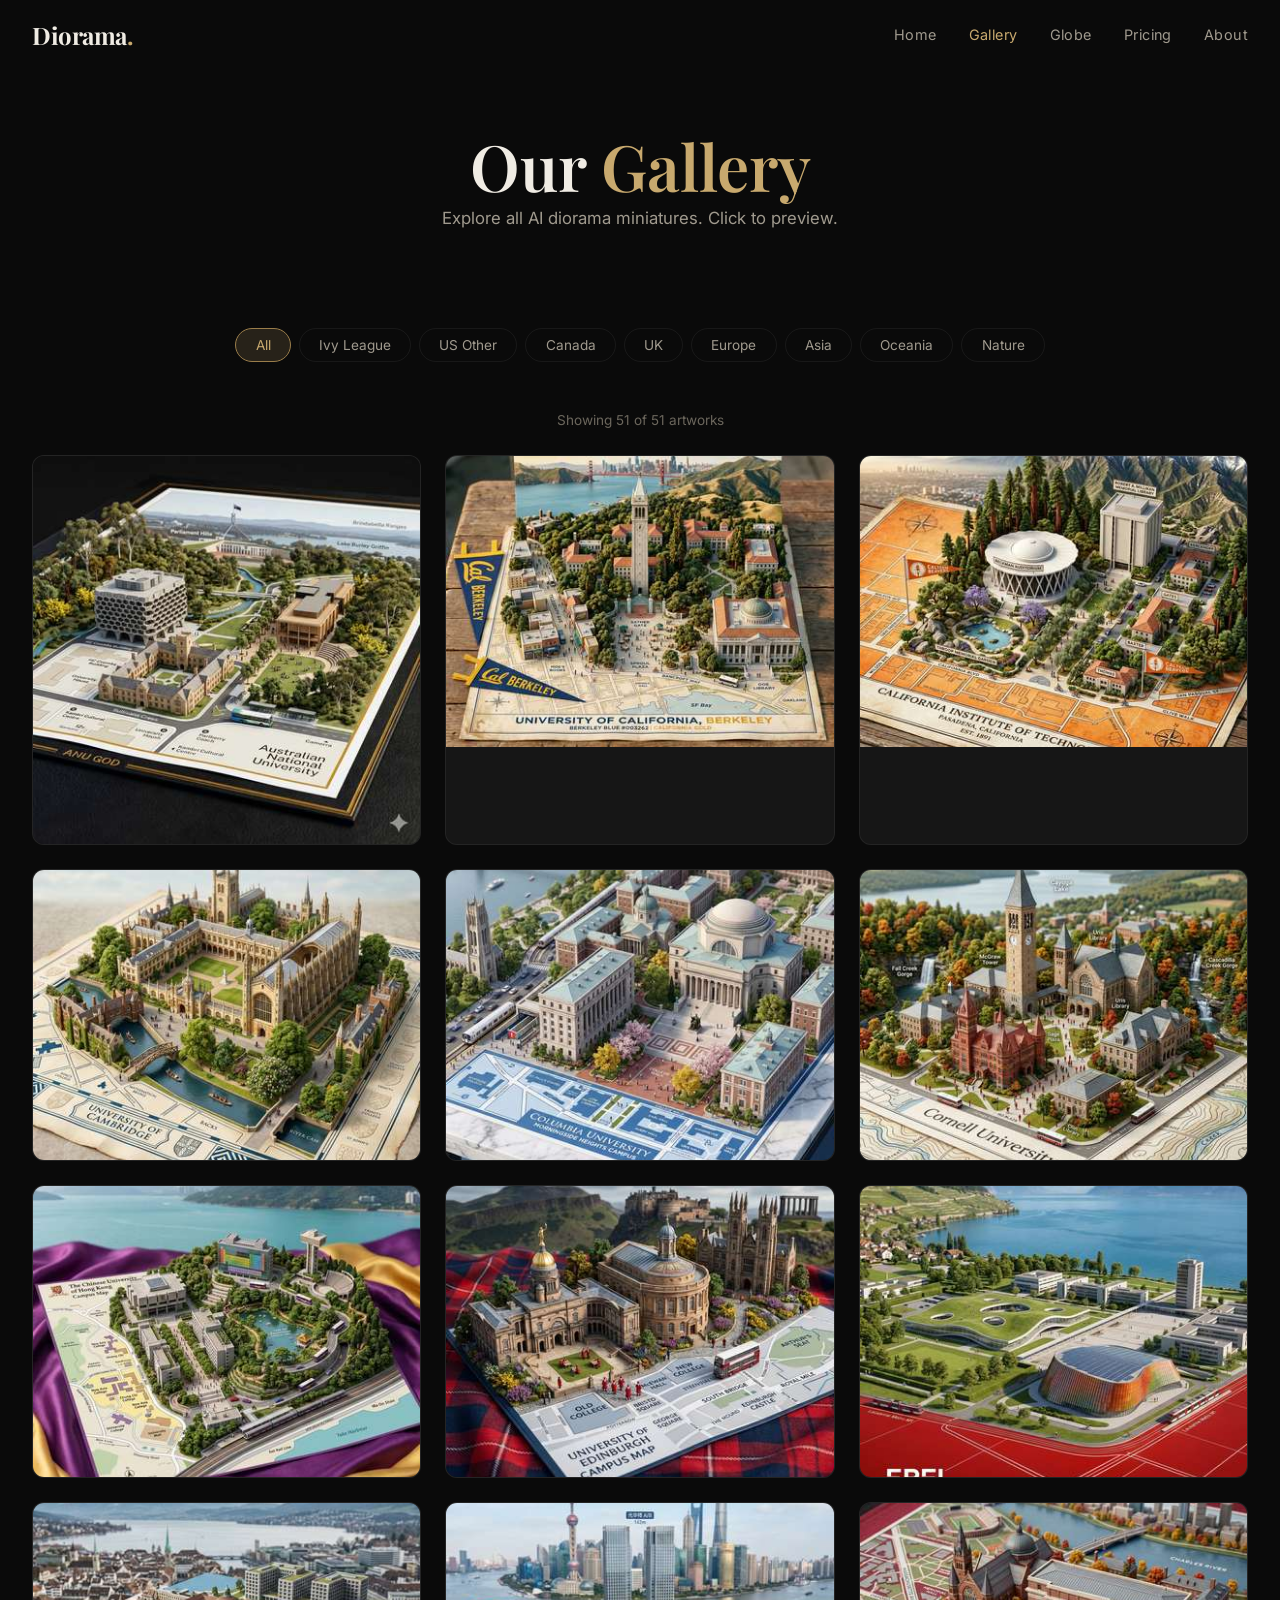
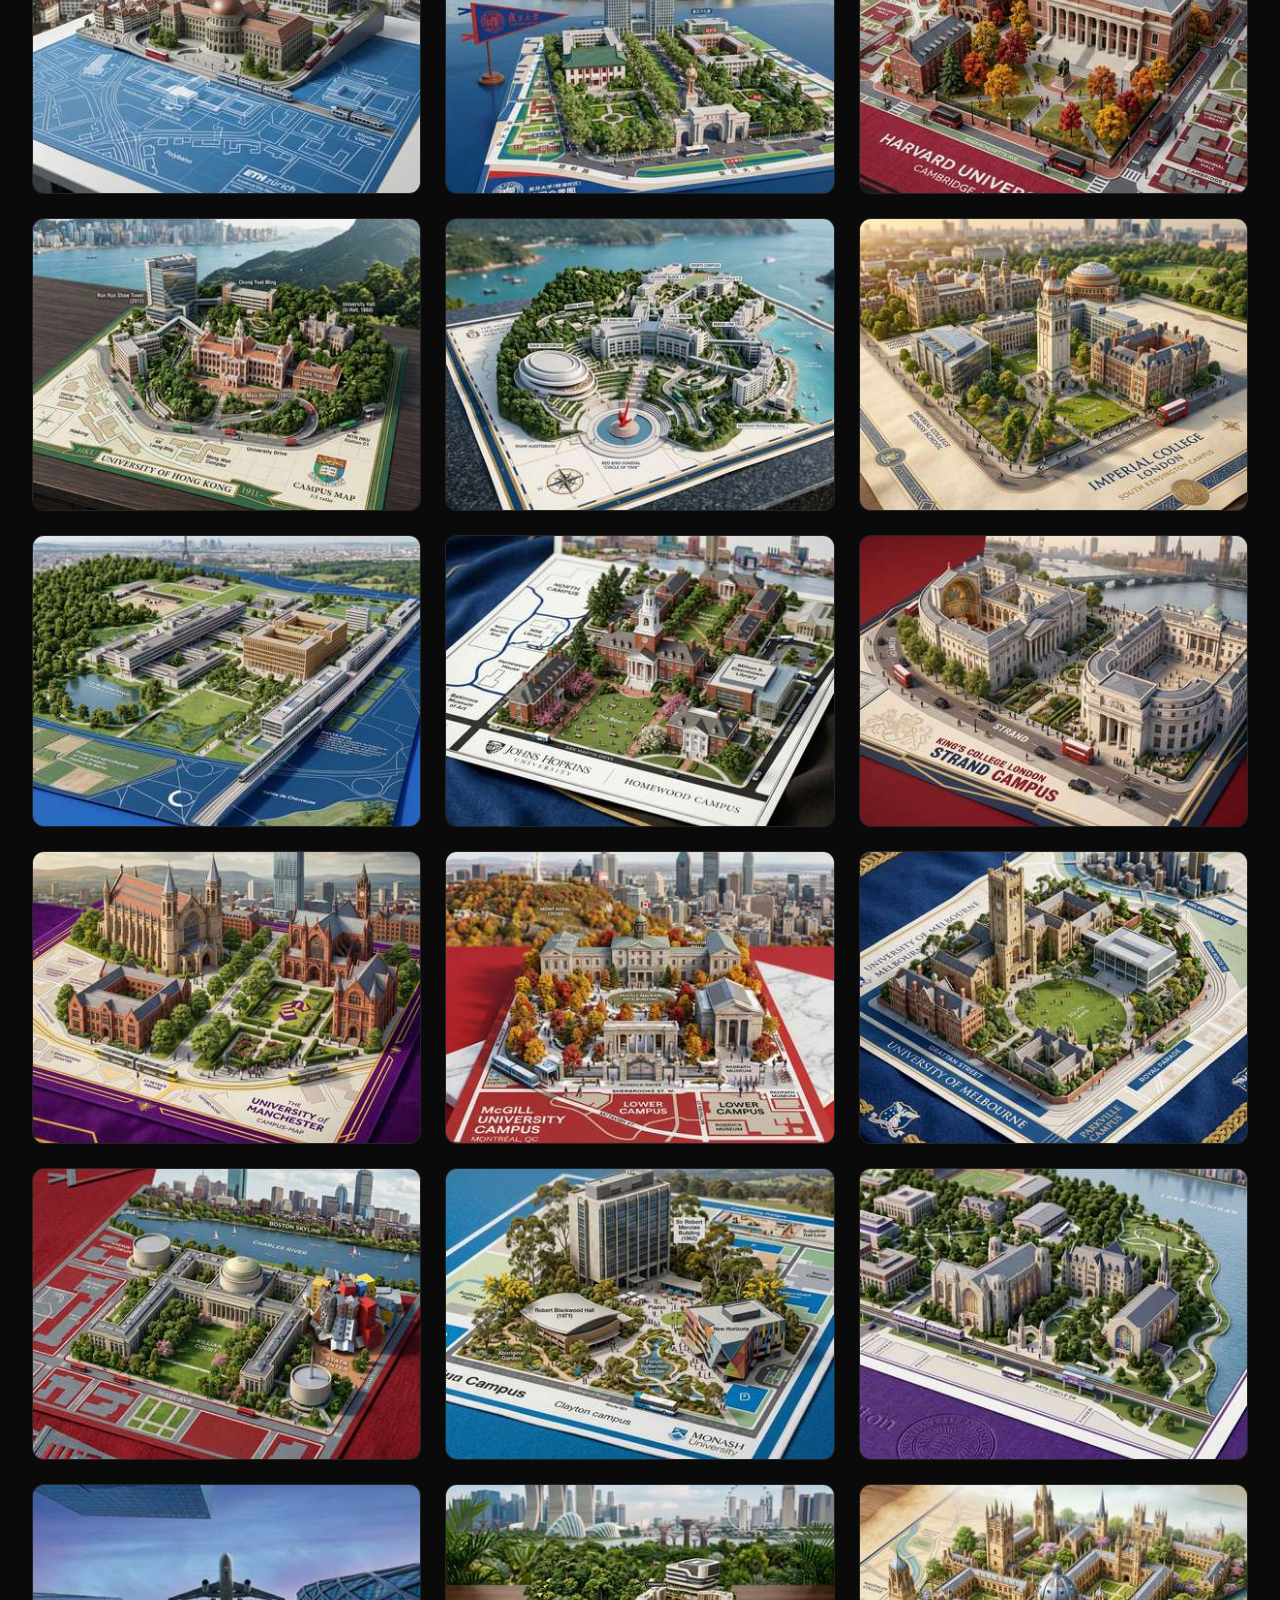
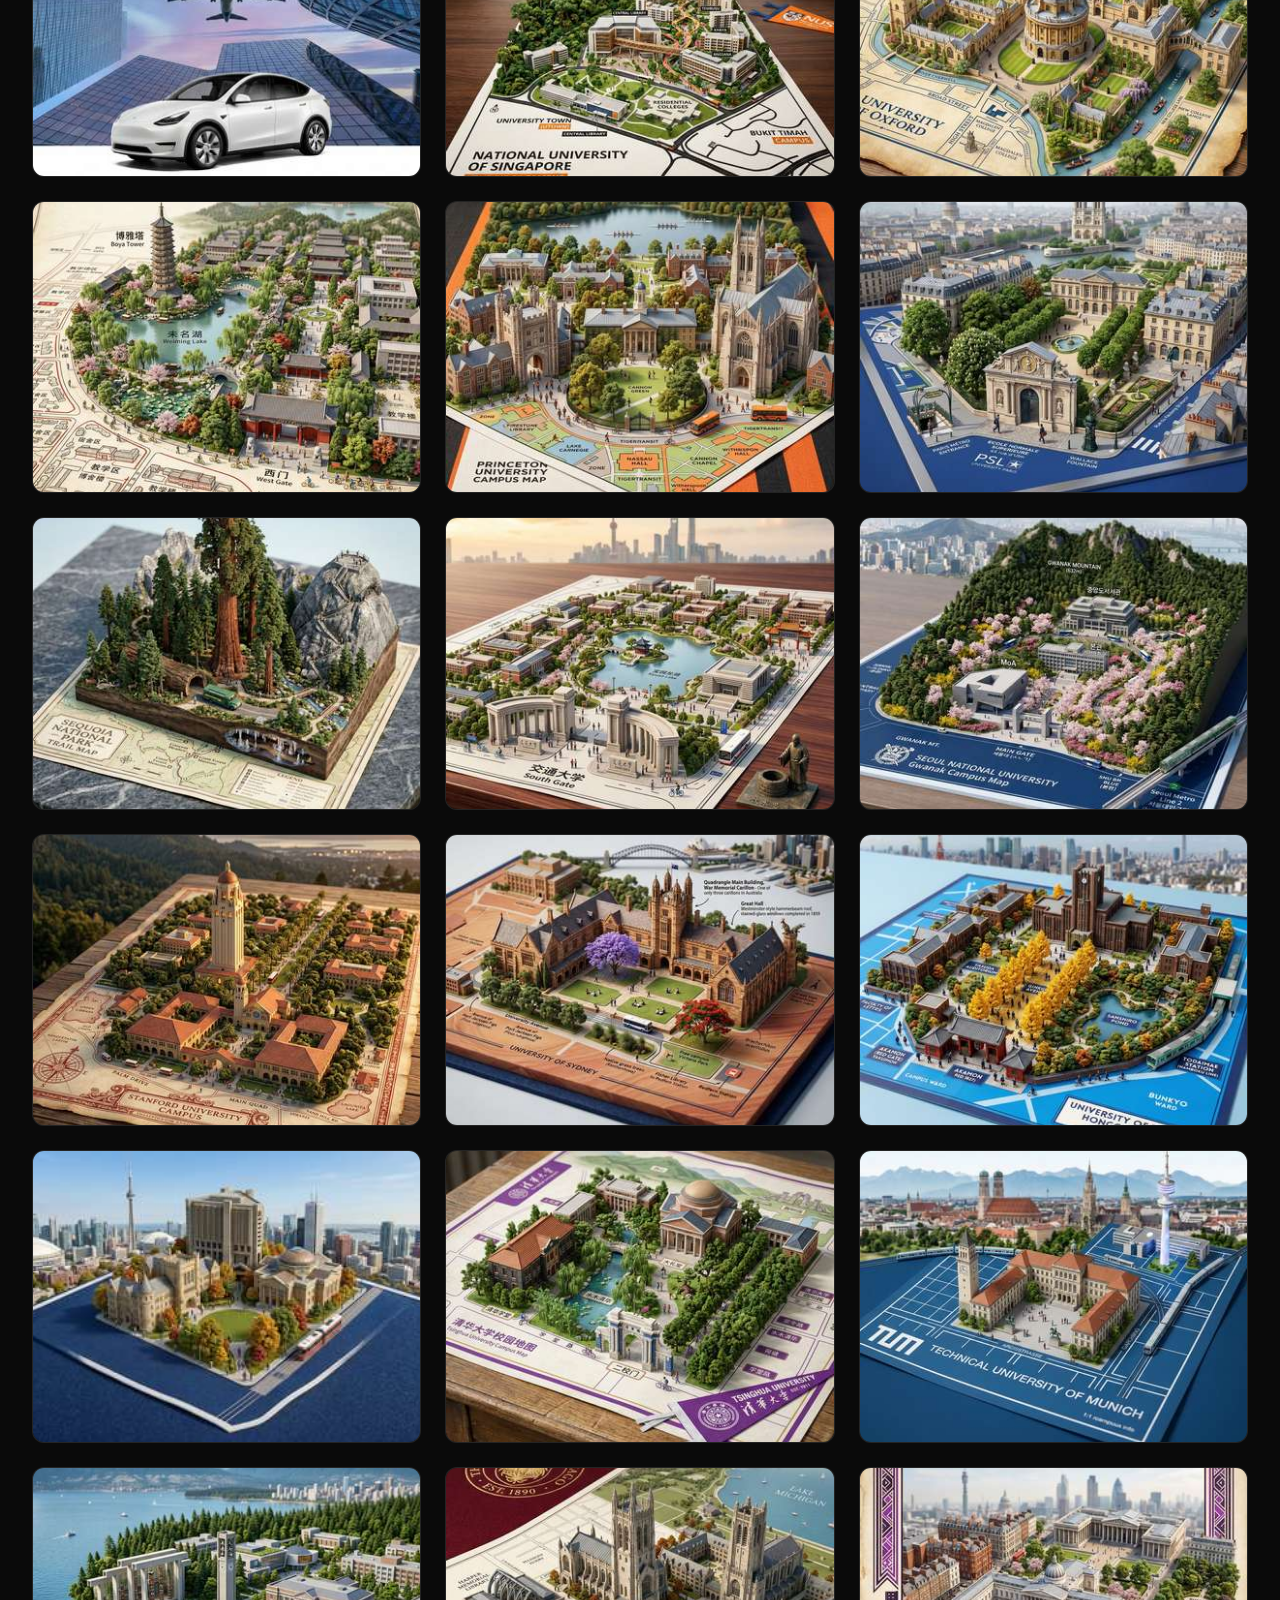
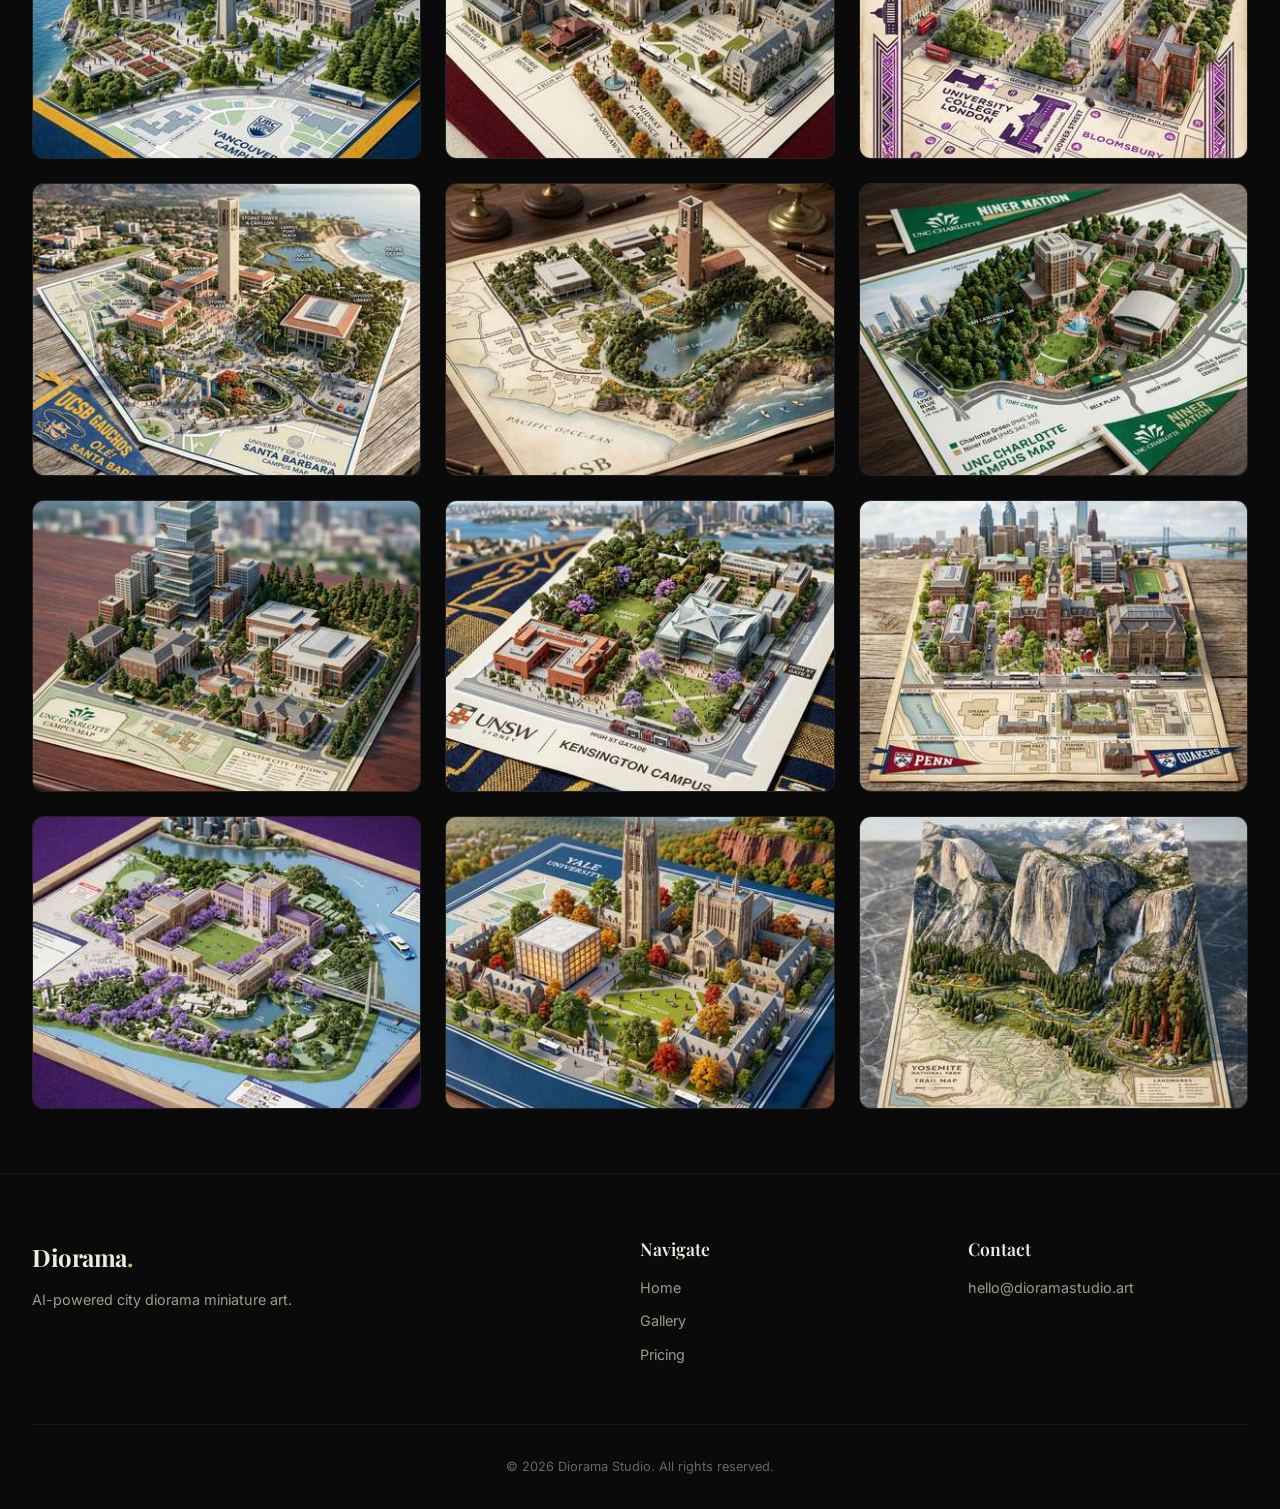
==== gallery.html @ 4597ea73 "Initial release: Diorama Studio website - Landing page with hero, featured works, stats, pricing - D" ====
<!DOCTYPE html>
<html lang="en">
<head>
  <meta charset="UTF-8">
  <meta name="viewport" content="width=device-width, initial-scale=1.0">
  <title>Gallery | Diorama Studio</title>
  <meta name="description" content="Browse our full collection of AI-generated city diorama miniature art.">
  <meta property="og:title" content="Gallery | Diorama Studio">
  <meta property="og:description" content="Browse 50+ AI-generated city diorama miniature artworks.">
  <meta property="og:type" content="website">
  <meta name="twitter:card" content="summary_large_image">
  <link rel="preconnect" href="https://fonts.googleapis.com">
  <link rel="preconnect" href="https://fonts.gstatic.com" crossorigin>
  <link href="https://fonts.googleapis.com/css2?family=Playfair+Display:wght@400;600;700&family=Inter:wght@300;400;500;600&display=swap" rel="stylesheet">
  <link rel="stylesheet" href="assets/css/style.css">
  <style>
    /* Gallery loading & error states */
    .gallery-loading {
      display: flex;
      flex-direction: column;
      align-items: center;
      justify-content: center;
      padding: 4rem 2rem;
      gap: 1rem;
    }
    .gallery-loading .spinner {
      width: 40px;
      height: 40px;
      border: 3px solid var(--border-subtle);
      border-top-color: var(--gold);
      border-radius: 50%;
      animation: spin 0.8s linear infinite;
    }
    .gallery-loading p {
      color: var(--text-secondary);
      font-size: 0.95rem;
    }
    @keyframes spin {
      to { transform: rotate(360deg); }
    }
    .gallery-error {
      text-align: center;
      padding: 4rem 2rem;
      color: var(--text-secondary);
    }
    .gallery-error h3 {
      color: var(--text-primary);
      margin-bottom: 0.5rem;
    }
    .gallery-error button {
      margin-top: 1rem;
    }
    .gallery-count {
      text-align: center;
      color: var(--text-muted);
      font-size: 0.85rem;
      margin-bottom: 1.5rem;
    }
  </style>
</head>
<body>

  <!-- Navigation -->
  <nav class="nav">
    <div class="nav__inner">
      <a href="index.html" class="nav__logo">Diorama<span>.</span></a>
      <ul class="nav__links">
        <li><a href="index.html">Home</a></li>
        <li><a href="gallery.html" class="active">Gallery</a></li>
        <li><a href="globe.html">Globe</a></li>
        <li><a href="index.html#pricing">Pricing</a></li>
        <li><a href="index.html#about">About</a></li>
      </ul>
      <button class="nav__mobile-toggle" aria-label="Menu">&#9776;</button>
    </div>
  </nav>

  <!-- Mobile Menu -->
  <div class="nav__mobile-menu">
    <a href="index.html">Home</a>
    <a href="gallery.html">Gallery</a>
    <a href="globe.html">Globe</a>
    <a href="index.html#pricing">Pricing</a>
    <a href="index.html#about">About</a>
  </div>

  <!-- Gallery Hero -->
  <section class="gallery-hero">
    <div class="container">
      <h1 class="reveal">Our <span class="gold-text">Gallery</span></h1>
      <p class="section-subtitle reveal">Explore all AI diorama miniatures. Click to preview.</p>
    </div>
  </section>

  <!-- Filters -->
  <section class="container">
    <div class="gallery-filters reveal" id="gallery-filters">
      <!-- Filter buttons will be generated by JS -->
    </div>

    <div class="gallery-count" id="gallery-count"></div>

    <!-- Gallery Grid -->
    <div class="gallery-grid" id="gallery-grid">
      <!-- Loading state -->
      <div class="gallery-loading" id="gallery-loading" style="grid-column: 1 / -1;">
        <div class="spinner"></div>
        <p>Loading artworks...</p>
      </div>
    </div>
  </section>

  <!-- Lightbox -->
  <div class="lightbox" id="lightbox">
    <div class="lightbox__content">
      <button class="lightbox__close" aria-label="Close">&times;</button>
      <button class="lightbox__nav lightbox__nav--prev" aria-label="Previous">&#8592;</button>
      <img class="lightbox__img" src="" alt="">
      <button class="lightbox__nav lightbox__nav--next" aria-label="Next">&#8594;</button>
      <div class="lightbox__info">
        <h3 class="lightbox__title"></h3>
        <p class="lightbox__desc"></p>
        <a href="#" class="btn btn--primary lightbox__buy">View Details</a>
      </div>
    </div>
  </div>

  <!-- Footer -->
  <footer class="footer">
    <div class="container">
      <div class="footer__grid">
        <div class="footer__brand">
          <div class="nav__logo">Diorama<span>.</span></div>
          <p>AI-powered city diorama miniature art.</p>
        </div>
        <div>
          <h4>Navigate</h4>
          <ul class="footer__links">
            <li><a href="index.html">Home</a></li>
            <li><a href="gallery.html">Gallery</a></li>
            <li><a href="index.html#pricing">Pricing</a></li>
          </ul>
        </div>
        <div>
          <h4>Contact</h4>
          <ul class="footer__links">
            <li><a href="mailto:hello@dioramastudio.art">hello@dioramastudio.art</a></li>
          </ul>
        </div>
      </div>
      <div class="footer__bottom">
        &copy; 2026 Diorama Studio. All rights reserved.
      </div>
    </div>
  </footer>

  <script src="assets/js/main.js"></script>
  <script>
    /* ============================================
       GALLERY - Dynamic product loading
       ============================================ */
    (function () {
      const grid = document.getElementById('gallery-grid');
      const filtersContainer = document.getElementById('gallery-filters');
      const loadingEl = document.getElementById('gallery-loading');
      const countEl = document.getElementById('gallery-count');

      // Region mapping: globe-points region -> filter key & label
      const REGION_CONFIG = {
        ivy:       { filter: 'ivy',     label: 'Ivy League' },
        'us-east': { filter: 'us',      label: 'US Other' },
        'us-west': { filter: 'us',      label: 'US Other' },
        'us-other':{ filter: 'us',      label: 'US Other' },
        canada:    { filter: 'canada',  label: 'Canada' },
        uk:        { filter: 'uk',      label: 'UK' },
        europe:    { filter: 'europe',  label: 'Europe' },
        'asia-east':{ filter: 'asia',   label: 'Asia' },
        'asia-se': { filter: 'asia',    label: 'Asia' },
        oceania:   { filter: 'oceania', label: 'Oceania' },
        nature:    { filter: 'nature',  label: 'Nature' }
      };

      // Desired filter display order
      const FILTER_ORDER = ['all', 'ivy', 'us', 'canada', 'uk', 'europe', 'asia', 'oceania', 'nature'];
      const FILTER_LABELS = {
        all: 'All',
        ivy: 'Ivy League',
        us: 'US Other',
        canada: 'Canada',
        uk: 'UK',
        europe: 'Europe',
        asia: 'Asia',
        oceania: 'Oceania',
        nature: 'Nature'
      };

      async function loadGallery() {
        try {
          // Fetch both data sources in parallel
          const [productsRes, globeRes] = await Promise.all([
            fetch('data/products.json'),
            fetch('data/globe-points.json')
          ]);

          if (!productsRes.ok) throw new Error('Failed to load products');

          const productsData = await productsRes.json();
          const products = productsData.products;

          // Build region lookup from globe-points (best-effort)
          let regionMap = {};
          if (globeRes.ok) {
            const globeData = await globeRes.json();
            globeData.points.forEach(function (pt) {
              regionMap[pt.id] = pt.region;
            });
          }

          // Assign a filter category to each product
          products.forEach(function (p) {
            var globeRegion = regionMap[p.id];
            if (globeRegion && REGION_CONFIG[globeRegion]) {
              p._filter = REGION_CONFIG[globeRegion].filter;
              p._tag = REGION_CONFIG[globeRegion].label;
            } else if (p.category === 'nature') {
              p._filter = 'nature';
              p._tag = 'Nature';
            } else {
              // Fallback: try to match by base id (for v2 variants)
              var baseId = p.id.replace(/-v2$/, '');
              var baseRegion = regionMap[baseId];
              if (baseRegion && REGION_CONFIG[baseRegion]) {
                p._filter = REGION_CONFIG[baseRegion].filter;
                p._tag = REGION_CONFIG[baseRegion].label;
              } else {
                p._filter = 'university';
                p._tag = 'University';
              }
            }
          });

          // Determine which filters are actually present
          var activeFilters = new Set();
          products.forEach(function (p) {
            activeFilters.add(p._filter);
          });

          // Build filter buttons
          buildFilters(activeFilters);

          // Remove loading state
          if (loadingEl) loadingEl.remove();

          // Render cards
          renderCards(products);

          // Update count
          updateCount(products.length, products.length);

          // Re-init scroll reveal for new cards
          initScrollRevealForNewCards();

          // Re-init gallery filters (from main.js won't work since cards didn't exist)
          initDynamicFilters(products);

        } catch (err) {
          console.error('Gallery load error:', err);
          showError();
        }
      }

      function buildFilters(activeFilters) {
        filtersContainer.innerHTML = '';
        FILTER_ORDER.forEach(function (key) {
          if (key !== 'all' && !activeFilters.has(key)) return;
          var btn = document.createElement('button');
          btn.className = 'filter-btn' + (key === 'all' ? ' active' : '');
          btn.dataset.filter = key;
          btn.textContent = FILTER_LABELS[key] || key;
          filtersContainer.appendChild(btn);
        });
      }

      function renderCards(products) {
        products.forEach(function (product) {
          var card = document.createElement('div');
          card.className = 'card reveal';
          card.dataset.category = product._filter;
          card.dataset.href = 'product.html?id=' + product.id;

          var img = document.createElement('img');
          img.className = 'card__image';
          img.src = product.thumbnail;
          img.alt = product.name_en + ' Diorama';
          img.loading = 'lazy';
          // Use preview image as data attribute for lightbox
          img.dataset.preview = product.preview;

          var overlay = document.createElement('div');
          overlay.className = 'card__overlay';

          var tag = document.createElement('span');
          tag.className = 'card__tag';
          tag.textContent = product._tag;

          var title = document.createElement('h3');
          title.className = 'card__title';
          title.textContent = product.name_en;

          overlay.appendChild(tag);
          overlay.appendChild(title);
          card.appendChild(img);
          card.appendChild(overlay);
          grid.appendChild(card);
        });
      }

      function updateCount(visible, total) {
        if (countEl) {
          countEl.textContent = 'Showing ' + visible + ' of ' + total + ' artworks';
        }
      }

      function initDynamicFilters(products) {
        var filterBtns = document.querySelectorAll('.filter-btn');
        var cards = document.querySelectorAll('.gallery-grid .card');
        var totalCount = products.length;

        filterBtns.forEach(function (btn) {
          btn.addEventListener('click', function () {
            var filter = btn.dataset.filter;

            filterBtns.forEach(function (b) { b.classList.remove('active'); });
            btn.classList.add('active');

            var visibleCount = 0;
            cards.forEach(function (card) {
              var category = card.dataset.category;
              var show = filter === 'all' || category === filter;
              card.style.display = show ? '' : 'none';
              if (show) visibleCount++;
            });

            updateCount(visibleCount, totalCount);
          });
        });
      }

      function initScrollRevealForNewCards() {
        var elements = document.querySelectorAll('.gallery-grid .card.reveal');
        if (!elements.length) return;

        var observer = new IntersectionObserver(
          function (entries) {
            entries.forEach(function (entry) {
              if (entry.isIntersecting) {
                entry.target.classList.add('visible');
                observer.unobserve(entry.target);
              }
            });
          },
          { threshold: 0.1, rootMargin: '0px 0px -50px 0px' }
        );

        elements.forEach(function (el) { observer.observe(el); });
      }

      function showError() {
        if (loadingEl) loadingEl.remove();
        grid.innerHTML =
          '<div class="gallery-error" style="grid-column: 1 / -1;">' +
            '<h3>Unable to load gallery</h3>' +
            '<p>Something went wrong while loading the artworks. Please try again.</p>' +
            '<button class="btn btn--outline" onclick="location.reload()">Retry</button>' +
          '</div>';
      }

      // Start loading
      loadGallery();
    })();
  </script>
</body>
</html>
---- assets/css/style.css ----
/* ============================================
   DIORAMA STUDIO - Premium AI Art Store
   Dark theme with warm gold/amber accents
   ============================================ */

/* --- CSS Variables --- */
:root {
  --bg-primary: #0a0a0a;
  --bg-secondary: #111111;
  --bg-card: #161616;
  --bg-card-hover: #1a1a1a;
  --bg-glass: rgba(22, 22, 22, 0.75);
  --bg-glass-hover: rgba(30, 30, 30, 0.85);
  --border-glass: rgba(200, 170, 110, 0.12);
  --border-subtle: rgba(255, 255, 255, 0.06);

  --gold: #c8a96e;
  --gold-light: #e0c98f;
  --gold-dark: #9a7d4a;
  --gold-glow: rgba(200, 169, 110, 0.15);
  --gold-glow-strong: rgba(200, 169, 110, 0.3);

  --text-primary: #f0ece4;
  --text-secondary: #a09a8e;
  --text-muted: #6b665c;

  --font-heading: 'Playfair Display', serif;
  --font-body: 'Inter', sans-serif;

  --transition-fast: 0.2s ease;
  --transition-medium: 0.4s ease;
  --transition-slow: 0.7s ease;

  --radius-sm: 8px;
  --radius-md: 12px;
  --radius-lg: 20px;

  --container-width: 1280px;
  --container-narrow: 960px;
}

/* --- Reset & Base --- */
*, *::before, *::after {
  margin: 0;
  padding: 0;
  box-sizing: border-box;
}

html {
  scroll-behavior: smooth;
  font-size: 16px;
  -webkit-font-smoothing: antialiased;
  -moz-osx-font-smoothing: grayscale;
}

body {
  font-family: var(--font-body);
  background: var(--bg-primary);
  color: var(--text-primary);
  line-height: 1.6;
  overflow-x: hidden;
}

a {
  color: var(--gold);
  text-decoration: none;
  transition: color var(--transition-fast);
}

a:hover {
  color: var(--gold-light);
}

img {
  max-width: 100%;
  display: block;
}

/* --- Typography --- */
h1, h2, h3, h4 {
  font-family: var(--font-heading);
  font-weight: 600;
  line-height: 1.2;
  color: var(--text-primary);
}

h1 { font-size: clamp(2.2rem, 5vw, 4rem); }
h2 { font-size: clamp(1.6rem, 3.5vw, 2.8rem); }
h3 { font-size: clamp(1.2rem, 2.5vw, 1.6rem); }
h4 { font-size: 1.1rem; }

.section-title {
  text-align: center;
  margin-bottom: 1rem;
}

.section-subtitle {
  text-align: center;
  color: var(--text-secondary);
  font-size: 1.05rem;
  max-width: 600px;
  margin: 0 auto 3rem;
}

.gold-text {
  color: var(--gold);
}

/* --- Container --- */
.container {
  max-width: var(--container-width);
  margin: 0 auto;
  padding: 0 2rem;
}

.container--narrow {
  max-width: var(--container-narrow);
}

/* --- Buttons --- */
.btn {
  display: inline-flex;
  align-items: center;
  gap: 0.5rem;
  padding: 0.85rem 2rem;
  border-radius: var(--radius-sm);
  font-family: var(--font-body);
  font-size: 0.95rem;
  font-weight: 500;
  cursor: pointer;
  border: none;
  transition: all var(--transition-medium);
  letter-spacing: 0.02em;
}

.btn--primary {
  background: linear-gradient(135deg, var(--gold), var(--gold-dark));
  color: var(--bg-primary);
}

.btn--primary:hover {
  background: linear-gradient(135deg, var(--gold-light), var(--gold));
  color: var(--bg-primary);
  transform: translateY(-2px);
  box-shadow: 0 8px 30px var(--gold-glow-strong);
}

.btn--outline {
  background: transparent;
  color: var(--gold);
  border: 1px solid var(--gold-dark);
}

.btn--outline:hover {
  background: var(--gold-glow);
  border-color: var(--gold);
  color: var(--gold-light);
  transform: translateY(-2px);
}

.btn--lg {
  padding: 1rem 2.5rem;
  font-size: 1.05rem;
}

/* --- Navigation --- */
.nav {
  position: fixed;
  top: 0;
  left: 0;
  right: 0;
  z-index: 1000;
  padding: 1rem 0;
  transition: all var(--transition-medium);
}

.nav--scrolled {
  background: rgba(10, 10, 10, 0.92);
  backdrop-filter: blur(20px);
  -webkit-backdrop-filter: blur(20px);
  border-bottom: 1px solid var(--border-subtle);
  padding: 0.7rem 0;
}

.nav__inner {
  display: flex;
  align-items: center;
  justify-content: space-between;
  max-width: var(--container-width);
  margin: 0 auto;
  padding: 0 2rem;
}

.nav__logo {
  font-family: var(--font-heading);
  font-size: 1.5rem;
  font-weight: 700;
  color: var(--text-primary);
  letter-spacing: -0.02em;
}

.nav__logo span {
  color: var(--gold);
}

.nav__links {
  display: flex;
  align-items: center;
  gap: 2rem;
  list-style: none;
}

.nav__links a {
  color: var(--text-secondary);
  font-size: 0.9rem;
  font-weight: 400;
  letter-spacing: 0.03em;
  transition: color var(--transition-fast);
}

.nav__links a:hover,
.nav__links a.active {
  color: var(--gold);
}

.nav__lang {
  font-size: 0.85rem;
  color: var(--text-muted);
  cursor: pointer;
  padding: 0.3rem 0.7rem;
  border: 1px solid var(--border-subtle);
  border-radius: var(--radius-sm);
  background: transparent;
  transition: all var(--transition-fast);
}

.nav__lang:hover {
  border-color: var(--gold-dark);
  color: var(--text-secondary);
}

.nav__mobile-toggle {
  display: none;
  background: none;
  border: none;
  color: var(--text-primary);
  font-size: 1.5rem;
  cursor: pointer;
}

/* --- Hero Section --- */
.hero {
  position: relative;
  min-height: 100vh;
  display: flex;
  align-items: center;
  overflow: hidden;
}

.hero__bg {
  position: absolute;
  inset: 0;
  z-index: 0;
}

.hero__bg img {
  width: 100%;
  height: 100%;
  object-fit: cover;
  opacity: 0.35;
  filter: blur(2px);
}

.hero__bg::after {
  content: '';
  position: absolute;
  inset: 0;
  background: linear-gradient(
    180deg,
    rgba(10, 10, 10, 0.3) 0%,
    rgba(10, 10, 10, 0.6) 50%,
    rgba(10, 10, 10, 1) 100%
  );
}

.hero__content {
  position: relative;
  z-index: 1;
  max-width: 720px;
  padding: 8rem 2rem 4rem;
  margin: 0 auto;
  text-align: center;
}

.hero__badge {
  display: inline-block;
  padding: 0.4rem 1.2rem;
  border: 1px solid var(--gold-dark);
  border-radius: 50px;
  font-size: 0.8rem;
  letter-spacing: 0.15em;
  text-transform: uppercase;
  color: var(--gold);
  margin-bottom: 2rem;
  background: var(--gold-glow);
}

.hero__title {
  margin-bottom: 1.5rem;
  font-weight: 700;
  letter-spacing: -0.02em;
}

.hero__desc {
  color: var(--text-secondary);
  font-size: 1.15rem;
  margin-bottom: 2.5rem;
  line-height: 1.7;
}

.hero__actions {
  display: flex;
  gap: 1rem;
  justify-content: center;
  flex-wrap: wrap;
}

.hero__scroll-hint {
  position: absolute;
  bottom: 2rem;
  left: 50%;
  transform: translateX(-50%);
  z-index: 1;
  display: flex;
  flex-direction: column;
  align-items: center;
  gap: 0.5rem;
  color: var(--text-muted);
  font-size: 0.75rem;
  letter-spacing: 0.15em;
  text-transform: uppercase;
  animation: float 2s ease-in-out infinite;
}

.hero__scroll-hint .line {
  width: 1px;
  height: 40px;
  background: linear-gradient(to bottom, var(--gold-dark), transparent);
}

@keyframes float {
  0%, 100% { transform: translateX(-50%) translateY(0); }
  50% { transform: translateX(-50%) translateY(8px); }
}

/* --- Featured Grid (Homepage) --- */
.featured {
  padding: 6rem 0;
}

.featured__grid {
  display: grid;
  grid-template-columns: repeat(3, 1fr);
  gap: 1.5rem;
}

.featured__grid .card:first-child {
  grid-column: span 2;
  grid-row: span 2;
}

/* --- Card Component --- */
.card {
  position: relative;
  border-radius: var(--radius-md);
  overflow: hidden;
  cursor: pointer;
  background: var(--bg-card);
  border: 1px solid var(--border-subtle);
  transition: all var(--transition-medium);
}

.card:hover {
  border-color: var(--border-glass);
  transform: translateY(-4px);
  box-shadow: 0 20px 60px rgba(0, 0, 0, 0.4), 0 0 40px var(--gold-glow);
}

.card__image {
  width: 100%;
  aspect-ratio: 4/3;
  object-fit: cover;
  transition: transform var(--transition-slow);
}

.card:first-child .card__image {
  aspect-ratio: auto;
  height: 100%;
}

.card:hover .card__image {
  transform: scale(1.05);
}

.card__overlay {
  position: absolute;
  inset: 0;
  background: linear-gradient(
    to top,
    rgba(10, 10, 10, 0.9) 0%,
    rgba(10, 10, 10, 0.3) 40%,
    transparent 100%
  );
  display: flex;
  flex-direction: column;
  justify-content: flex-end;
  padding: 1.5rem;
  opacity: 0;
  transition: opacity var(--transition-medium);
}

.card:hover .card__overlay {
  opacity: 1;
}

.card__tag {
  display: inline-block;
  font-size: 0.7rem;
  text-transform: uppercase;
  letter-spacing: 0.12em;
  color: var(--gold);
  background: var(--gold-glow);
  padding: 0.25rem 0.6rem;
  border-radius: 4px;
  margin-bottom: 0.5rem;
  width: fit-content;
}

.card__title {
  font-family: var(--font-heading);
  font-size: 1.1rem;
  color: var(--text-primary);
  margin-bottom: 0.3rem;
}

.card__subtitle {
  font-size: 0.85rem;
  color: var(--text-secondary);
}

/* --- Stats Section --- */
.stats {
  padding: 4rem 0;
  border-top: 1px solid var(--border-subtle);
  border-bottom: 1px solid var(--border-subtle);
}

.stats__grid {
  display: grid;
  grid-template-columns: repeat(4, 1fr);
  gap: 2rem;
  text-align: center;
}

.stats__number {
  font-family: var(--font-heading);
  font-size: 2.5rem;
  color: var(--gold);
  font-weight: 700;
}

.stats__label {
  font-size: 0.85rem;
  color: var(--text-secondary);
  margin-top: 0.3rem;
}

/* --- About / Value Proposition --- */
.about {
  padding: 6rem 0;
}

.about__grid {
  display: grid;
  grid-template-columns: 1fr 1fr;
  gap: 4rem;
  align-items: center;
}

.about__image {
  border-radius: var(--radius-lg);
  overflow: hidden;
  border: 1px solid var(--border-subtle);
}

.about__image img {
  width: 100%;
  aspect-ratio: 4/3;
  object-fit: cover;
}

.about__content h2 {
  margin-bottom: 1.5rem;
}

.about__content p {
  color: var(--text-secondary);
  margin-bottom: 1.5rem;
  line-height: 1.8;
}

.about__features {
  list-style: none;
  display: grid;
  gap: 1rem;
  margin-top: 2rem;
}

.about__features li {
  display: flex;
  align-items: flex-start;
  gap: 0.75rem;
  color: var(--text-secondary);
  font-size: 0.95rem;
}

.about__features .icon {
  color: var(--gold);
  font-size: 1.1rem;
  margin-top: 0.15rem;
  flex-shrink: 0;
}

/* --- Pricing Section --- */
.pricing {
  padding: 6rem 0;
}

.pricing__grid {
  display: grid;
  grid-template-columns: repeat(4, 1fr);
  gap: 1.5rem;
}

.price-card {
  background: var(--bg-card);
  border: 1px solid var(--border-subtle);
  border-radius: var(--radius-md);
  padding: 2rem;
  text-align: center;
  transition: all var(--transition-medium);
  position: relative;
}

.price-card:hover {
  border-color: var(--border-glass);
  transform: translateY(-4px);
  box-shadow: 0 20px 60px rgba(0, 0, 0, 0.4);
}

.price-card--featured {
  border-color: var(--gold-dark);
  background: linear-gradient(180deg, rgba(200, 169, 110, 0.06) 0%, var(--bg-card) 100%);
}

.price-card--featured::before {
  content: 'POPULAR';
  position: absolute;
  top: -0.7rem;
  left: 50%;
  transform: translateX(-50%);
  background: linear-gradient(135deg, var(--gold), var(--gold-dark));
  color: var(--bg-primary);
  font-size: 0.65rem;
  font-weight: 700;
  letter-spacing: 0.15em;
  padding: 0.25rem 1rem;
  border-radius: 50px;
}

.price-card__name {
  font-family: var(--font-heading);
  font-size: 1.2rem;
  margin-bottom: 0.5rem;
}

.price-card__desc {
  font-size: 0.85rem;
  color: var(--text-muted);
  margin-bottom: 1.5rem;
  min-height: 2.5rem;
}

.price-card__price {
  font-family: var(--font-heading);
  font-size: 2.2rem;
  font-weight: 700;
  color: var(--gold);
  margin-bottom: 0.3rem;
}

.price-card__currency {
  font-size: 0.8rem;
  color: var(--text-muted);
  margin-bottom: 1.5rem;
}

.price-card__features {
  list-style: none;
  text-align: left;
  margin-bottom: 2rem;
}

.price-card__features li {
  font-size: 0.85rem;
  color: var(--text-secondary);
  padding: 0.5rem 0;
  border-bottom: 1px solid var(--border-subtle);
  display: flex;
  align-items: center;
  gap: 0.5rem;
}

.price-card__features li::before {
  content: '\2713';
  color: var(--gold);
  font-size: 0.8rem;
}

/* --- Gallery Page --- */
.gallery-hero {
  padding: 8rem 0 3rem;
  text-align: center;
}

.gallery-filters {
  display: flex;
  justify-content: center;
  gap: 0.5rem;
  margin-bottom: 3rem;
  flex-wrap: wrap;
}

.filter-btn {
  background: transparent;
  border: 1px solid var(--border-subtle);
  color: var(--text-secondary);
  padding: 0.5rem 1.2rem;
  border-radius: 50px;
  font-family: var(--font-body);
  font-size: 0.85rem;
  cursor: pointer;
  transition: all var(--transition-fast);
}

.filter-btn:hover {
  border-color: var(--gold-dark);
  color: var(--text-primary);
}

.filter-btn.active {
  background: var(--gold-glow);
  border-color: var(--gold-dark);
  color: var(--gold);
}

.gallery-grid {
  display: grid;
  grid-template-columns: repeat(auto-fill, minmax(300px, 1fr));
  gap: 1.5rem;
  padding-bottom: 4rem;
}

.gallery-grid .card__image {
  aspect-ratio: 4/3;
}

/* --- Lightbox --- */
.lightbox {
  position: fixed;
  inset: 0;
  z-index: 2000;
  background: rgba(0, 0, 0, 0.95);
  display: flex;
  align-items: center;
  justify-content: center;
  opacity: 0;
  pointer-events: none;
  transition: opacity var(--transition-medium);
  backdrop-filter: blur(10px);
}

.lightbox.active {
  opacity: 1;
  pointer-events: all;
}

.lightbox__content {
  position: relative;
  max-width: 90vw;
  max-height: 85vh;
  display: flex;
  flex-direction: column;
  align-items: center;
}

.lightbox__img {
  max-width: 100%;
  max-height: 70vh;
  border-radius: var(--radius-md);
  object-fit: contain;
}

.lightbox__info {
  text-align: center;
  margin-top: 1.5rem;
}

.lightbox__title {
  font-family: var(--font-heading);
  font-size: 1.5rem;
  margin-bottom: 0.5rem;
}

.lightbox__desc {
  color: var(--text-secondary);
  font-size: 0.95rem;
  margin-bottom: 1rem;
}

.lightbox__close {
  position: absolute;
  top: -3rem;
  right: 0;
  background: none;
  border: none;
  color: var(--text-secondary);
  font-size: 1.8rem;
  cursor: pointer;
  transition: color var(--transition-fast);
  width: 40px;
  height: 40px;
  display: flex;
  align-items: center;
  justify-content: center;
}

.lightbox__close:hover {
  color: var(--text-primary);
}

.lightbox__nav {
  position: absolute;
  top: 50%;
  transform: translateY(-50%);
  background: var(--bg-glass);
  border: 1px solid var(--border-subtle);
  color: var(--text-primary);
  width: 48px;
  height: 48px;
  border-radius: 50%;
  display: flex;
  align-items: center;
  justify-content: center;
  cursor: pointer;
  font-size: 1.2rem;
  transition: all var(--transition-fast);
}

.lightbox__nav:hover {
  background: var(--bg-glass-hover);
  border-color: var(--gold-dark);
}

.lightbox__nav--prev { left: -4rem; }
.lightbox__nav--next { right: -4rem; }

/* --- Product Detail --- */
.product {
  padding: 8rem 0 4rem;
}

.product__grid {
  display: grid;
  grid-template-columns: 1fr 1fr;
  gap: 4rem;
  align-items: start;
}

.product__image-wrap {
  border-radius: var(--radius-lg);
  overflow: hidden;
  border: 1px solid var(--border-subtle);
  position: relative;
}

.product__image-wrap img {
  width: 100%;
  aspect-ratio: 4/3;
  object-fit: cover;
}

.product__watermark {
  position: absolute;
  inset: 0;
  display: flex;
  align-items: center;
  justify-content: center;
  font-family: var(--font-heading);
  font-size: 2rem;
  color: rgba(255, 255, 255, 0.08);
  letter-spacing: 0.3em;
  text-transform: uppercase;
  pointer-events: none;
  transform: rotate(-25deg);
}

.product__info h1 {
  font-size: 2rem;
  margin-bottom: 0.5rem;
}

.product__category {
  color: var(--gold);
  font-size: 0.85rem;
  text-transform: uppercase;
  letter-spacing: 0.12em;
  margin-bottom: 1.5rem;
}

.product__description {
  color: var(--text-secondary);
  line-height: 1.8;
  margin-bottom: 2rem;
}

.product__prompt-preview {
  background: var(--bg-secondary);
  border: 1px solid var(--border-subtle);
  border-radius: var(--radius-sm);
  padding: 1.5rem;
  margin-bottom: 2rem;
}

.product__prompt-preview h4 {
  color: var(--gold);
  font-size: 0.8rem;
  text-transform: uppercase;
  letter-spacing: 0.1em;
  margin-bottom: 0.75rem;
}

.product__prompt-preview p {
  color: var(--text-muted);
  font-size: 0.9rem;
  font-style: italic;
  line-height: 1.6;
}

.product__price-section {
  background: var(--bg-card);
  border: 1px solid var(--border-glass);
  border-radius: var(--radius-md);
  padding: 2rem;
}

.product__price {
  font-family: var(--font-heading);
  font-size: 2.5rem;
  font-weight: 700;
  color: var(--gold);
}

.product__price-note {
  color: var(--text-muted);
  font-size: 0.85rem;
  margin-bottom: 1.5rem;
}

.product__qr {
  text-align: center;
  margin: 1.5rem 0;
}

.product__qr img {
  width: 200px;
  height: 200px;
  margin: 0 auto;
  border-radius: var(--radius-sm);
  border: 1px solid var(--border-subtle);
}

.product__qr-label {
  font-size: 0.8rem;
  color: var(--text-muted);
  margin-top: 0.5rem;
}

/* --- Footer --- */
.footer {
  padding: 4rem 0 2rem;
  border-top: 1px solid var(--border-subtle);
}

.footer__grid {
  display: grid;
  grid-template-columns: 2fr 1fr 1fr;
  gap: 3rem;
  margin-bottom: 3rem;
}

.footer__brand p {
  color: var(--text-secondary);
  font-size: 0.9rem;
  margin-top: 0.75rem;
  line-height: 1.7;
}

.footer h4 {
  color: var(--text-primary);
  font-family: var(--font-heading);
  margin-bottom: 1rem;
}

.footer__links {
  list-style: none;
}

.footer__links li {
  margin-bottom: 0.5rem;
}

.footer__links a {
  color: var(--text-secondary);
  font-size: 0.9rem;
}

.footer__links a:hover {
  color: var(--gold);
}

.footer__bottom {
  text-align: center;
  padding-top: 2rem;
  border-top: 1px solid var(--border-subtle);
  color: var(--text-muted);
  font-size: 0.8rem;
}

/* --- Scroll Animations --- */
.reveal {
  opacity: 0;
  transform: translateY(30px);
  transition: opacity 0.8s ease, transform 0.8s ease;
}

.reveal.visible {
  opacity: 1;
  transform: translateY(0);
}

/* --- Mobile Menu --- */
.nav__mobile-menu {
  display: none;
  position: fixed;
  inset: 0;
  z-index: 999;
  background: rgba(10, 10, 10, 0.98);
  backdrop-filter: blur(20px);
  flex-direction: column;
  align-items: center;
  justify-content: center;
  gap: 2rem;
}

.nav__mobile-menu.active {
  display: flex;
}

.nav__mobile-menu a {
  font-family: var(--font-heading);
  font-size: 1.5rem;
  color: var(--text-primary);
}

.nav__mobile-menu a:hover {
  color: var(--gold);
}

/* --- Responsive --- */
@media (max-width: 1024px) {
  .featured__grid {
    grid-template-columns: repeat(2, 1fr);
  }

  .featured__grid .card:first-child {
    grid-column: span 2;
    grid-row: span 1;
  }

  .pricing__grid {
    grid-template-columns: repeat(2, 1fr);
  }

  .stats__grid {
    grid-template-columns: repeat(2, 1fr);
    gap: 1.5rem;
  }

  .about__grid {
    gap: 2rem;
  }

  .product__grid {
    gap: 2rem;
  }

  .lightbox__nav--prev { left: 1rem; }
  .lightbox__nav--next { right: 1rem; }
}

@media (max-width: 768px) {
  .nav__links {
    display: none;
  }

  .nav__mobile-toggle {
    display: block;
  }

  .hero__content {
    padding: 7rem 1.5rem 3rem;
  }

  .featured__grid {
    grid-template-columns: 1fr;
  }

  .featured__grid .card:first-child {
    grid-column: span 1;
  }

  .about__grid {
    grid-template-columns: 1fr;
    gap: 2rem;
  }

  .pricing__grid {
    grid-template-columns: 1fr;
  }

  .product__grid {
    grid-template-columns: 1fr;
  }

  .footer__grid {
    grid-template-columns: 1fr;
    gap: 2rem;
  }

  .gallery-grid {
    grid-template-columns: repeat(auto-fill, minmax(250px, 1fr));
  }

  .stats__grid {
    grid-template-columns: repeat(2, 1fr);
  }

  .container {
    padding: 0 1.25rem;
  }
}

@media (max-width: 480px) {
  .gallery-grid {
    grid-template-columns: 1fr;
  }

  .hero__actions {
    flex-direction: column;
    align-items: center;
  }

  .btn--lg {
    width: 100%;
    justify-content: center;
  }
}
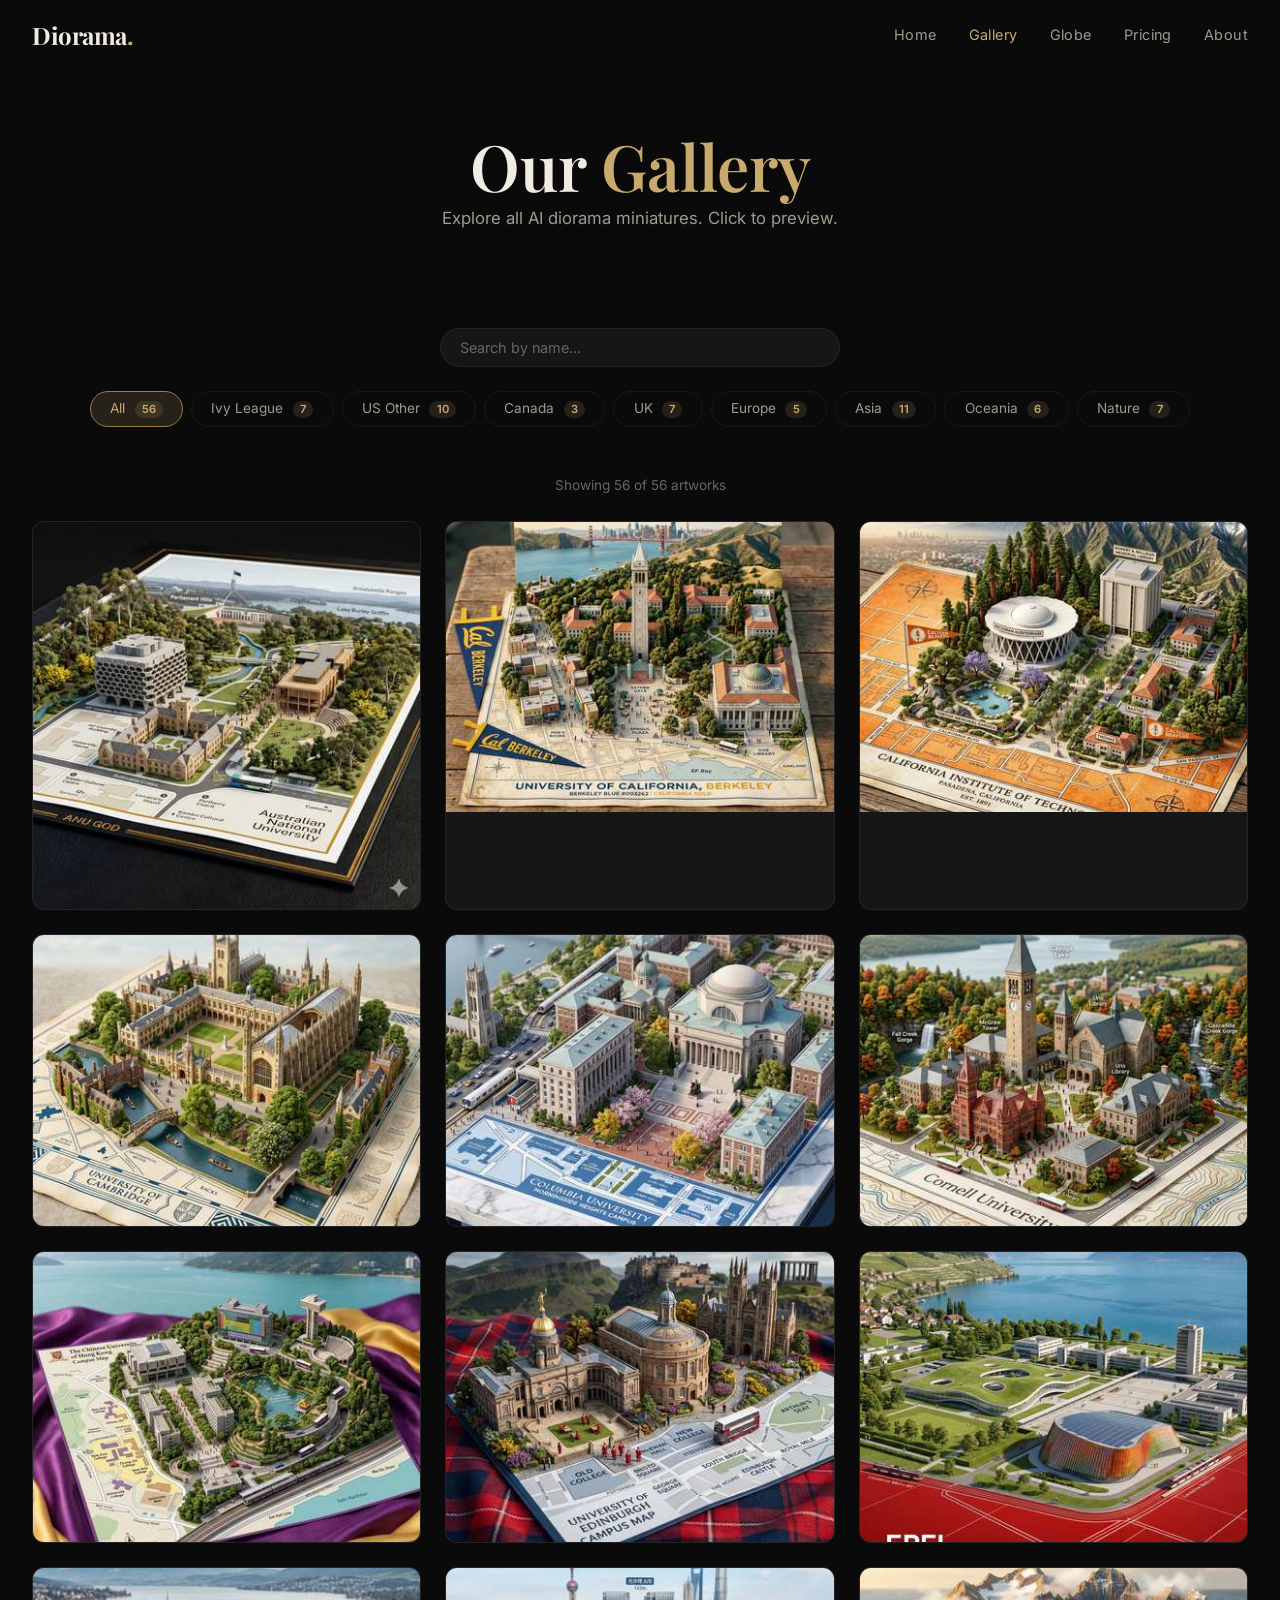
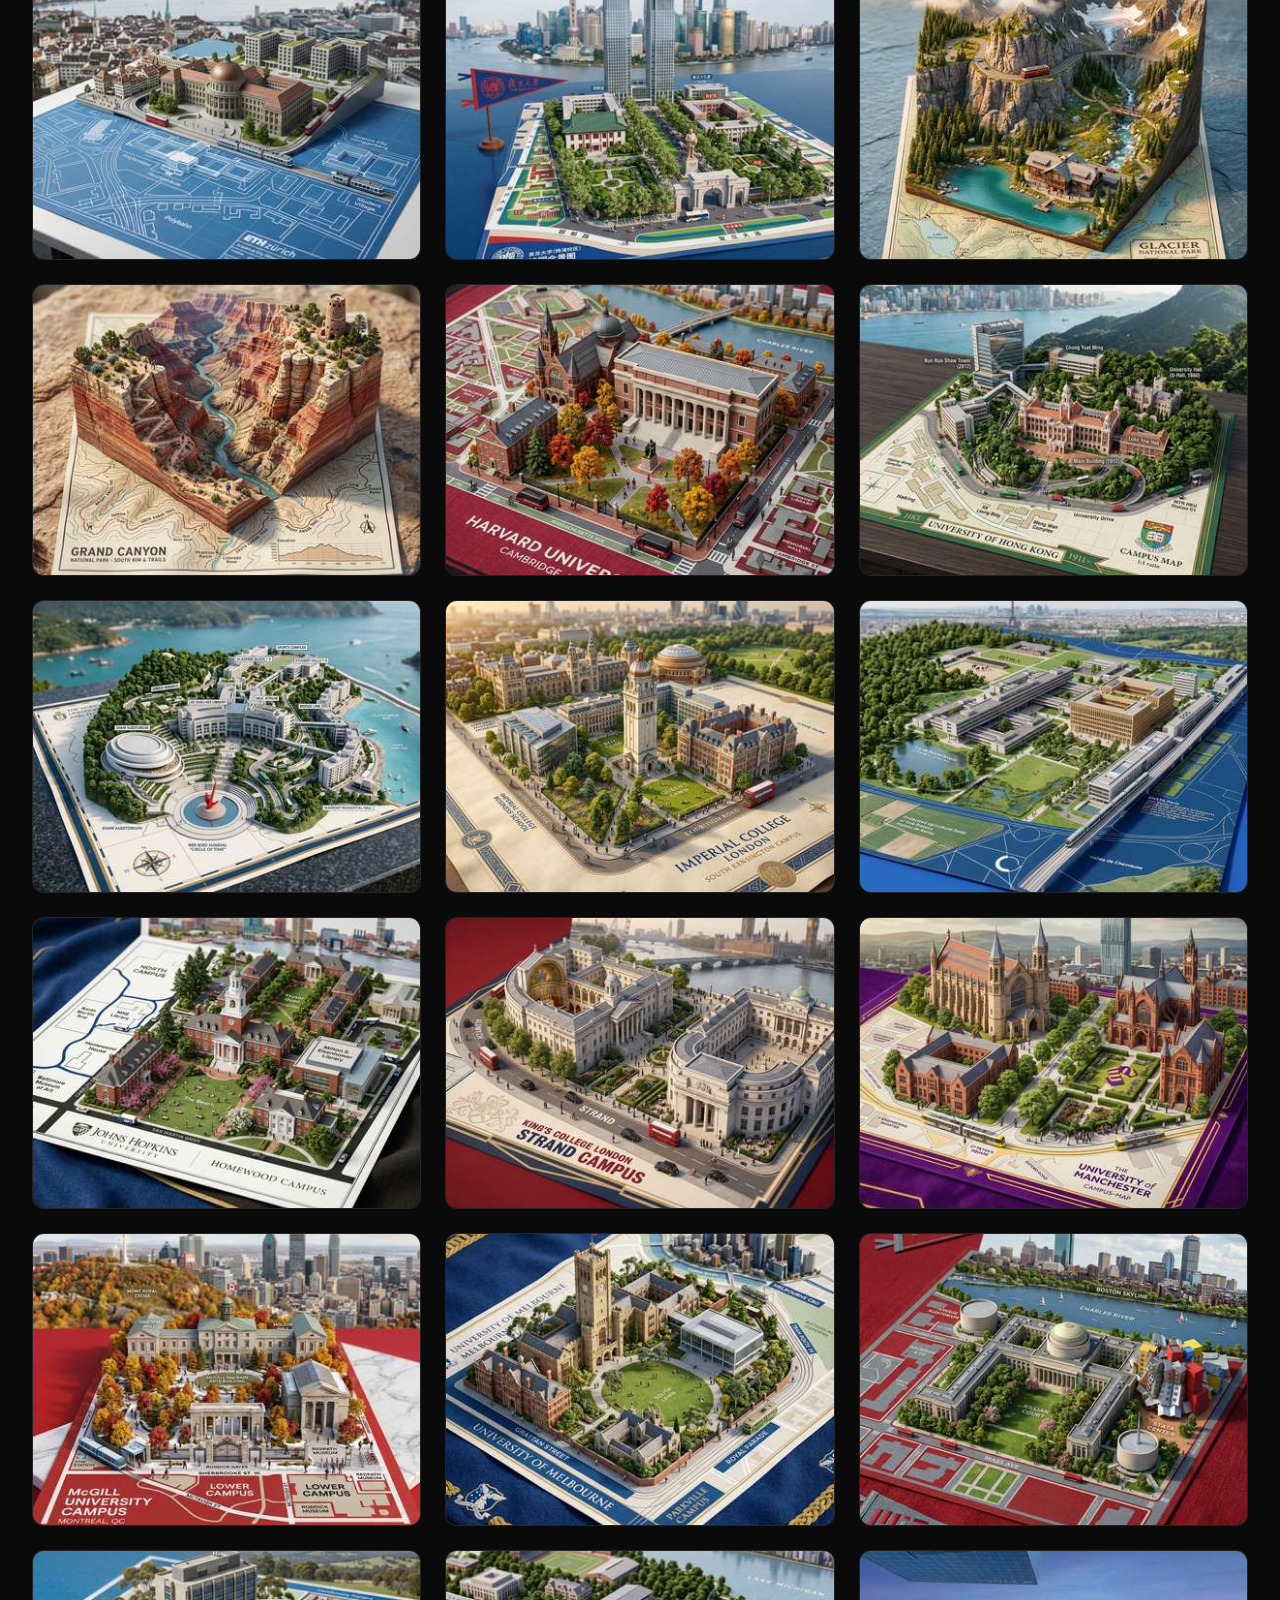
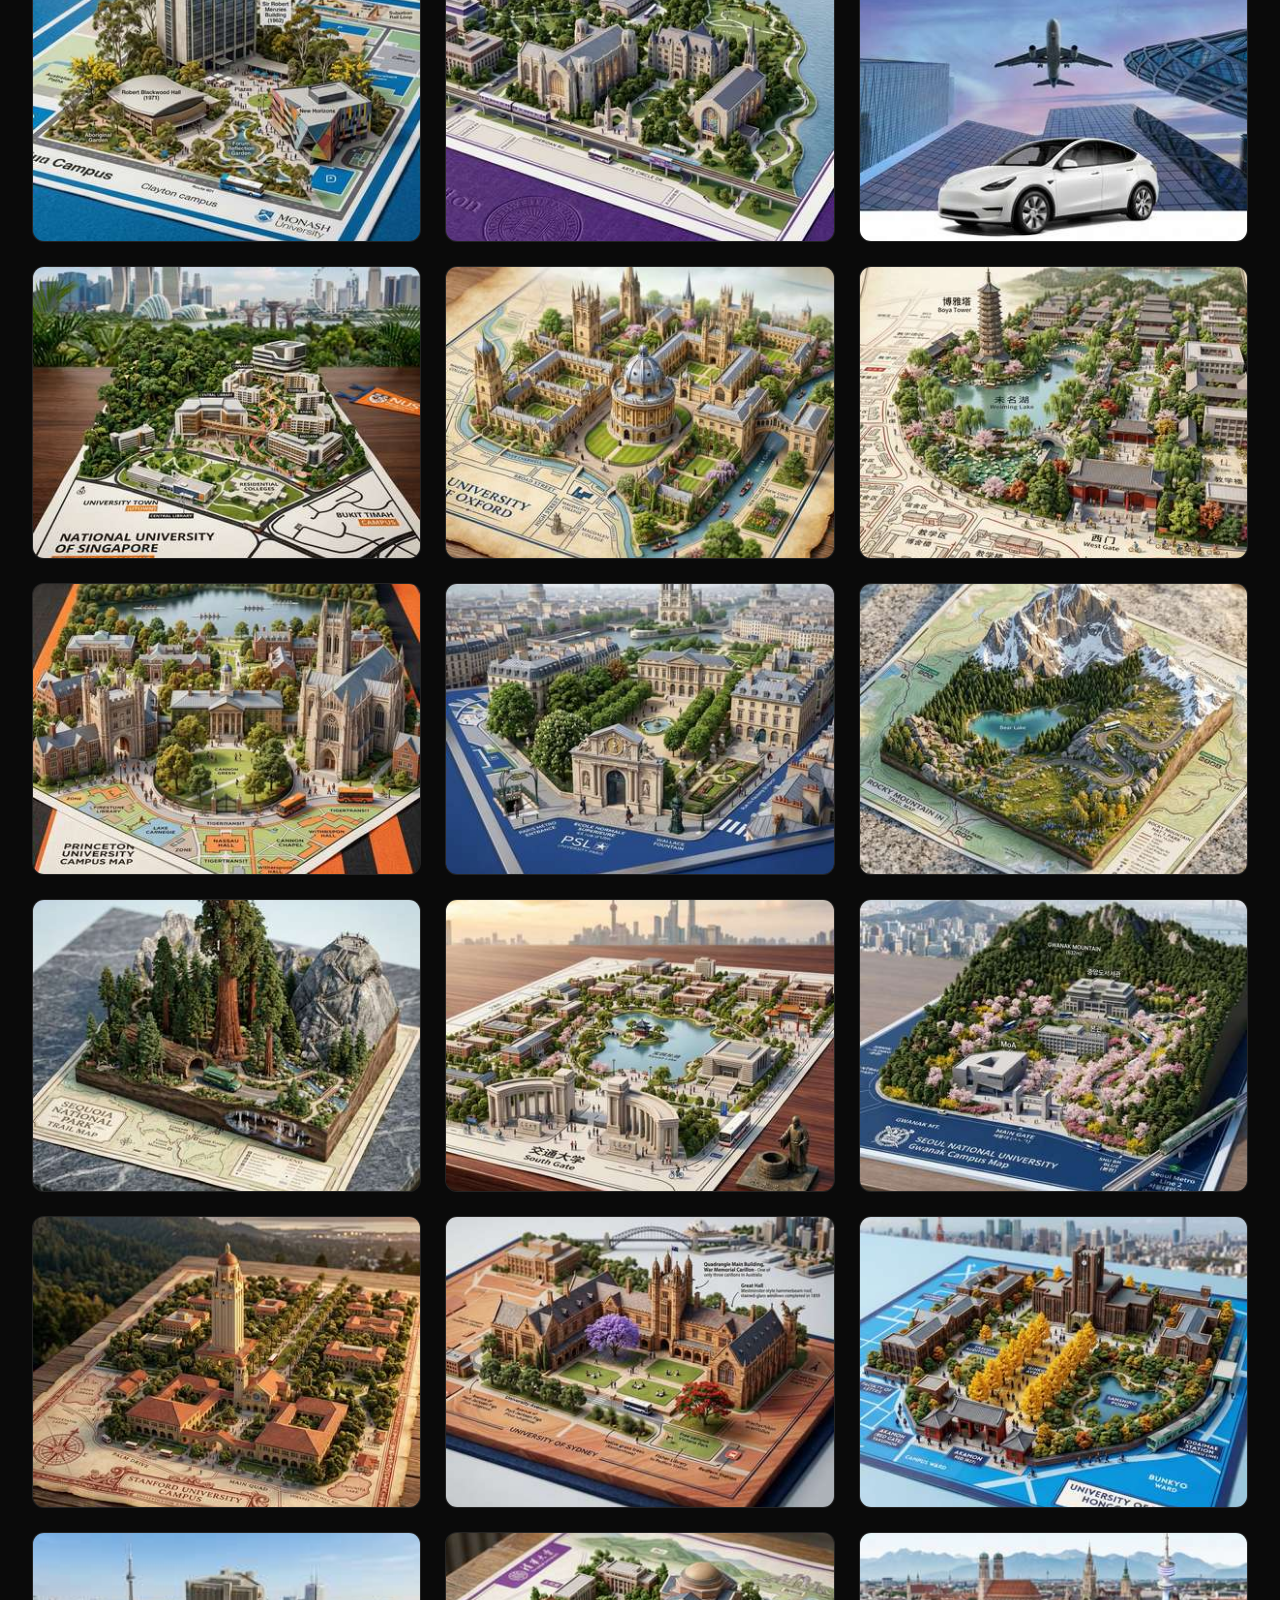
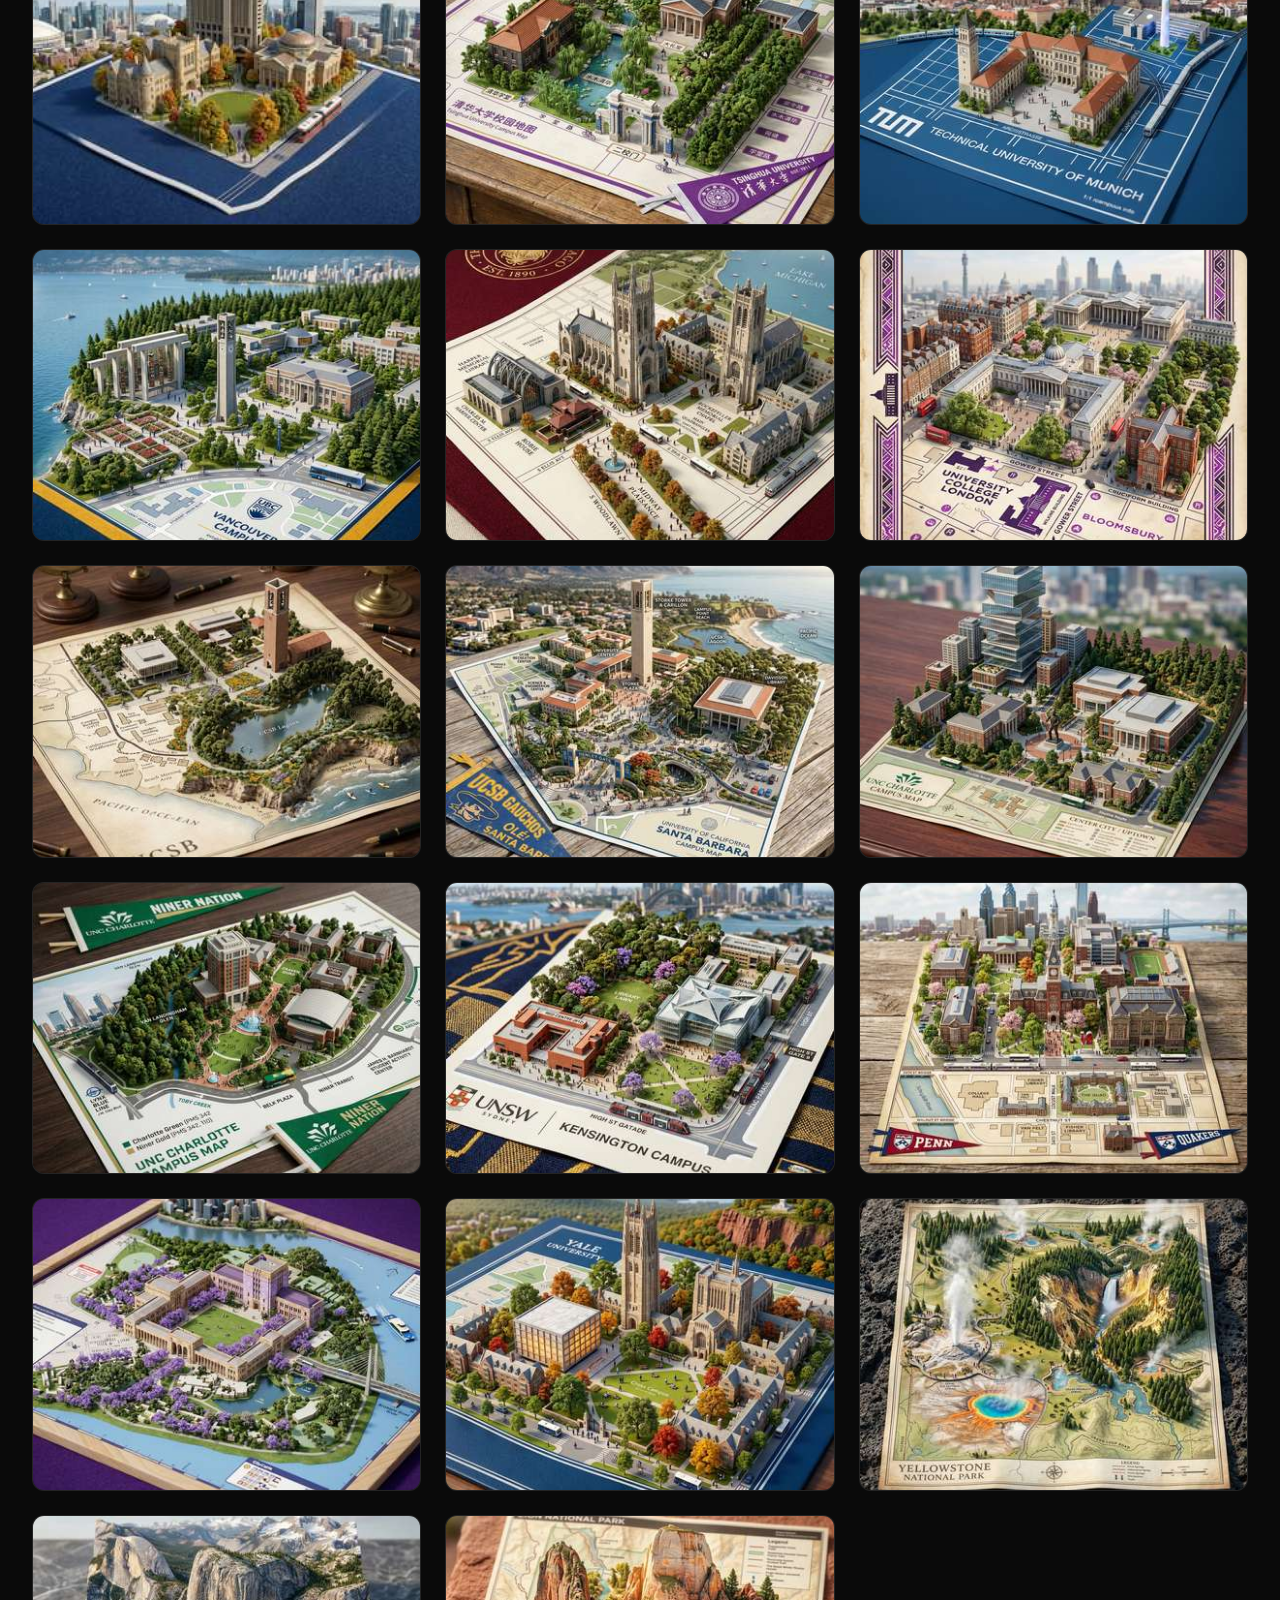
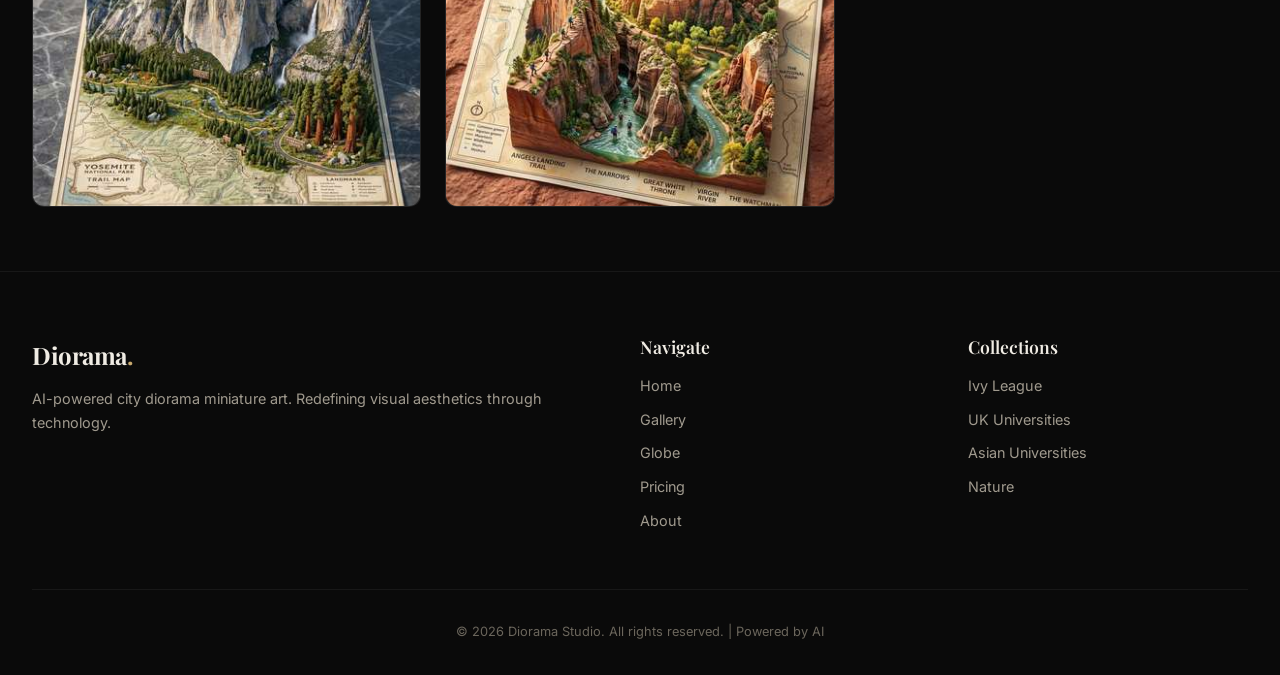
==== commit 1b5e3363: "Add SEO, UI polish, gallery search, and product page enhancements - SEO: sitemap.xml (59 URLs), robo" ====
--- a/gallery.html
+++ b/gallery.html
@@ -3,12 +3,20 @@
 <head>
   <meta charset="UTF-8">
   <meta name="viewport" content="width=device-width, initial-scale=1.0">
-  <title>Gallery | Diorama Studio</title>
-  <meta name="description" content="Browse our full collection of AI-generated city diorama miniature art.">
+  <title>Gallery | Diorama Studio - Browse All Art</title>
+  <meta name="description" content="Browse 50+ AI-generated city diorama miniature artworks. Filter by Ivy League, UK, Asia, Europe, Oceania universities and national parks.">
+  <meta name="keywords" content="diorama gallery, AI art collection, miniature university art, tilt-shift photography, digital art gallery, Ivy League diorama">
+  <link rel="canonical" href="https://die-hu.github.io/gallery.html">
+  <link rel="icon" type="image/png" href="assets/images/favicon.png">
   <meta property="og:title" content="Gallery | Diorama Studio">
-  <meta property="og:description" content="Browse 50+ AI-generated city diorama miniature artworks.">
+  <meta property="og:description" content="Browse 50+ AI-generated city diorama miniature artworks featuring world universities and national parks.">
   <meta property="og:type" content="website">
+  <meta property="og:url" content="https://die-hu.github.io/gallery.html">
+  <meta property="og:image" content="https://die-hu.github.io/assets/images/og-cover.jpg">
   <meta name="twitter:card" content="summary_large_image">
+  <meta name="twitter:title" content="Gallery | Diorama Studio">
+  <meta name="twitter:description" content="Browse 50+ AI-generated city diorama miniature artworks featuring world universities and national parks.">
+  <meta name="theme-color" content="#0a0a0a">
   <link rel="preconnect" href="https://fonts.googleapis.com">
   <link rel="preconnect" href="https://fonts.gstatic.com" crossorigin>
   <link href="https://fonts.googleapis.com/css2?family=Playfair+Display:wght@400;600;700&family=Inter:wght@300;400;500;600&display=swap" rel="stylesheet">
@@ -77,6 +85,7 @@
 
   <!-- Mobile Menu -->
   <div class="nav__mobile-menu">
+    <button class="nav__mobile-close" aria-label="Close menu">&times;</button>
     <a href="index.html">Home</a>
     <a href="gallery.html">Gallery</a>
     <a href="globe.html">Globe</a>
@@ -92,8 +101,12 @@
     </div>
   </section>
 
-  <!-- Filters -->
+  <!-- Search & Filters -->
   <section class="container">
+    <div class="gallery-search reveal">
+      <input type="text" class="gallery-search__input" id="gallery-search" placeholder="Search by name..." autocomplete="off">
+    </div>
+
     <div class="gallery-filters reveal" id="gallery-filters">
       <!-- Filter buttons will be generated by JS -->
     </div>
@@ -131,25 +144,30 @@
       <div class="footer__grid">
         <div class="footer__brand">
           <div class="nav__logo">Diorama<span>.</span></div>
-          <p>AI-powered city diorama miniature art.</p>
+          <p>AI-powered city diorama miniature art. Redefining visual aesthetics through technology.</p>
         </div>
         <div>
           <h4>Navigate</h4>
           <ul class="footer__links">
             <li><a href="index.html">Home</a></li>
             <li><a href="gallery.html">Gallery</a></li>
+            <li><a href="globe.html">Globe</a></li>
             <li><a href="index.html#pricing">Pricing</a></li>
+            <li><a href="index.html#about">About</a></li>
           </ul>
         </div>
         <div>
-          <h4>Contact</h4>
+          <h4>Collections</h4>
           <ul class="footer__links">
-            <li><a href="mailto:hello@dioramastudio.art">hello@dioramastudio.art</a></li>
+            <li><a href="gallery.html?filter=ivy">Ivy League</a></li>
+            <li><a href="gallery.html?filter=uk">UK Universities</a></li>
+            <li><a href="gallery.html?filter=asia">Asian Universities</a></li>
+            <li><a href="gallery.html?filter=nature">Nature</a></li>
           </ul>
         </div>
       </div>
       <div class="footer__bottom">
-        &copy; 2026 Diorama Studio. All rights reserved.
+        &copy; 2026 Diorama Studio. All rights reserved. | Powered by AI
       </div>
     </div>
   </footer>
@@ -246,7 +264,7 @@
           });
 
           // Build filter buttons
-          buildFilters(activeFilters);
+          buildFilters(activeFilters, products);
 
           // Remove loading state
           if (loadingEl) loadingEl.remove();
@@ -262,6 +280,9 @@
 
           // Re-init gallery filters (from main.js won't work since cards didn't exist)
           initDynamicFilters(products);
+
+          // Init search
+          initSearch(products);
 
         } catch (err) {
           console.error('Gallery load error:', err);
@@ -269,14 +290,23 @@
         }
       }
 
-      function buildFilters(activeFilters) {
+      function buildFilters(activeFilters, products) {
         filtersContainer.innerHTML = '';
+
+        // Count products per filter
+        var filterCounts = { all: products.length };
+        products.forEach(function (p) {
+          filterCounts[p._filter] = (filterCounts[p._filter] || 0) + 1;
+        });
+
         FILTER_ORDER.forEach(function (key) {
           if (key !== 'all' && !activeFilters.has(key)) return;
           var btn = document.createElement('button');
           btn.className = 'filter-btn' + (key === 'all' ? ' active' : '');
           btn.dataset.filter = key;
-          btn.textContent = FILTER_LABELS[key] || key;
+          var label = FILTER_LABELS[key] || key;
+          var count = filterCounts[key] || 0;
+          btn.innerHTML = label + ' <span class="filter-count">' + count + '</span>';
           filtersContainer.appendChild(btn);
         });
       }
@@ -287,6 +317,7 @@
           card.className = 'card reveal';
           card.dataset.category = product._filter;
           card.dataset.href = 'product.html?id=' + product.id;
+          card.dataset.name = product.name_en;
 
           var img = document.createElement('img');
           img.className = 'card__image';
@@ -321,28 +352,51 @@
         }
       }
 
+      // Shared filter/search state
+      var currentFilter = 'all';
+      var currentSearch = '';
+
+      function applyFilterAndSearch() {
+        var cards = document.querySelectorAll('.gallery-grid .card');
+        var totalCount = cards.length;
+        var visibleCount = 0;
+        var searchLower = currentSearch.toLowerCase();
+
+        cards.forEach(function (card) {
+          var category = card.dataset.category;
+          var name = (card.dataset.name || '').toLowerCase();
+          var filterMatch = currentFilter === 'all' || category === currentFilter;
+          var searchMatch = !searchLower || name.indexOf(searchLower) !== -1;
+          var show = filterMatch && searchMatch;
+          card.style.display = show ? '' : 'none';
+          if (show) visibleCount++;
+        });
+
+        updateCount(visibleCount, totalCount);
+      }
+
       function initDynamicFilters(products) {
         var filterBtns = document.querySelectorAll('.filter-btn');
-        var cards = document.querySelectorAll('.gallery-grid .card');
-        var totalCount = products.length;
 
         filterBtns.forEach(function (btn) {
           btn.addEventListener('click', function () {
-            var filter = btn.dataset.filter;
+            currentFilter = btn.dataset.filter;
 
             filterBtns.forEach(function (b) { b.classList.remove('active'); });
             btn.classList.add('active');
 
-            var visibleCount = 0;
-            cards.forEach(function (card) {
-              var category = card.dataset.category;
-              var show = filter === 'all' || category === filter;
-              card.style.display = show ? '' : 'none';
-              if (show) visibleCount++;
-            });
-
-            updateCount(visibleCount, totalCount);
+            applyFilterAndSearch();
           });
+        });
+      }
+
+      function initSearch(products) {
+        var searchInput = document.getElementById('gallery-search');
+        if (!searchInput) return;
+
+        searchInput.addEventListener('input', function () {
+          currentSearch = searchInput.value.trim();
+          applyFilterAndSearch();
         });
       }
 
@@ -379,5 +433,26 @@
       loadGallery();
     })();
   </script>
+
+  <!-- Structured Data: CollectionPage -->
+  <script type="application/ld+json">
+  {
+    "@context": "https://schema.org",
+    "@type": "CollectionPage",
+    "name": "Diorama Studio Gallery",
+    "description": "Browse 50+ AI-generated city diorama miniature artworks featuring world universities and national parks.",
+    "url": "https://die-hu.github.io/gallery.html",
+    "isPartOf": {
+      "@type": "WebSite",
+      "name": "Diorama Studio",
+      "url": "https://die-hu.github.io/"
+    },
+    "about": {
+      "@type": "CreativeWork",
+      "name": "AI-Generated Diorama Miniature Art Collection",
+      "description": "A curated collection of photorealistic tilt-shift miniature artworks of world-renowned universities and national parks, generated with AI."
+    }
+  }
+  </script>
 </body>
 </html>
--- a/assets/css/style.css
+++ b/assets/css/style.css
@@ -381,9 +381,9 @@
 }
 
 .card:hover {
-  border-color: var(--border-glass);
+  border-color: var(--gold-dark);
   transform: translateY(-4px);
-  box-shadow: 0 20px 60px rgba(0, 0, 0, 0.4), 0 0 40px var(--gold-glow);
+  box-shadow: 0 20px 60px rgba(0, 0, 0, 0.4), 0 0 20px var(--gold-glow), 0 0 40px var(--gold-glow);
 }
 
 .card__image {
@@ -987,6 +987,155 @@
   color: var(--gold);
 }
 
+/* --- Gallery Search Box --- */
+.gallery-search {
+  display: flex;
+  justify-content: center;
+  margin-bottom: 1.5rem;
+}
+
+.gallery-search__input {
+  width: 100%;
+  max-width: 400px;
+  padding: 0.65rem 1.2rem;
+  border-radius: 50px;
+  border: 1px solid var(--border-subtle);
+  background: var(--bg-card);
+  color: var(--text-primary);
+  font-family: var(--font-body);
+  font-size: 0.9rem;
+  outline: none;
+  transition: border-color var(--transition-fast);
+}
+
+.gallery-search__input::placeholder {
+  color: var(--text-muted);
+}
+
+.gallery-search__input:focus {
+  border-color: var(--gold-dark);
+}
+
+/* --- Filter Button Count Badge --- */
+.filter-btn .filter-count {
+  display: inline-block;
+  font-size: 0.7rem;
+  background: var(--gold-glow);
+  color: var(--gold);
+  padding: 0.1rem 0.45rem;
+  border-radius: 50px;
+  margin-left: 0.35rem;
+  font-weight: 600;
+  min-width: 1.3em;
+  text-align: center;
+}
+
+/* --- Breadcrumb Navigation --- */
+.breadcrumb {
+  display: flex;
+  align-items: center;
+  gap: 0.5rem;
+  font-size: 0.85rem;
+  color: var(--text-muted);
+  margin-bottom: 1.5rem;
+  flex-wrap: wrap;
+}
+
+.breadcrumb a {
+  color: var(--text-secondary);
+}
+
+.breadcrumb a:hover {
+  color: var(--gold);
+}
+
+.breadcrumb__sep {
+  color: var(--text-muted);
+  font-size: 0.7rem;
+}
+
+.breadcrumb__current {
+  color: var(--text-primary);
+}
+
+/* --- Product Image Zoom --- */
+.product__image-wrap {
+  overflow: hidden;
+}
+
+.product__image-wrap img {
+  transition: transform 0.5s ease;
+}
+
+.product__image-wrap:hover img {
+  transform: scale(1.08);
+}
+
+/* --- Share Button --- */
+.product__share-btn {
+  display: inline-flex;
+  align-items: center;
+  gap: 0.5rem;
+  padding: 0.5rem 1rem;
+  border: 1px solid var(--border-subtle);
+  border-radius: var(--radius-sm);
+  background: transparent;
+  color: var(--text-secondary);
+  font-family: var(--font-body);
+  font-size: 0.85rem;
+  cursor: pointer;
+  transition: all var(--transition-fast);
+}
+
+.product__share-btn:hover {
+  border-color: var(--gold-dark);
+  color: var(--gold);
+}
+
+.product__share-btn.copied {
+  border-color: var(--gold);
+  color: var(--gold);
+}
+
+/* --- View All Button --- */
+.featured__view-all {
+  text-align: center;
+  margin-top: 2.5rem;
+}
+
+/* --- Mobile Menu Close Button --- */
+.nav__mobile-close {
+  position: absolute;
+  top: 1.5rem;
+  right: 1.5rem;
+  background: none;
+  border: none;
+  color: var(--text-primary);
+  font-size: 2rem;
+  cursor: pointer;
+  z-index: 1001;
+  width: 44px;
+  height: 44px;
+  display: flex;
+  align-items: center;
+  justify-content: center;
+  transition: color var(--transition-fast);
+}
+
+.nav__mobile-close:hover {
+  color: var(--gold);
+}
+
+/* --- Mobile Menu Animation --- */
+.nav__mobile-menu {
+  opacity: 0;
+  transition: opacity 0.3s ease;
+}
+
+.nav__mobile-menu.active {
+  opacity: 1;
+}
+
 /* --- Responsive --- */
 @media (max-width: 1024px) {
   .featured__grid {
